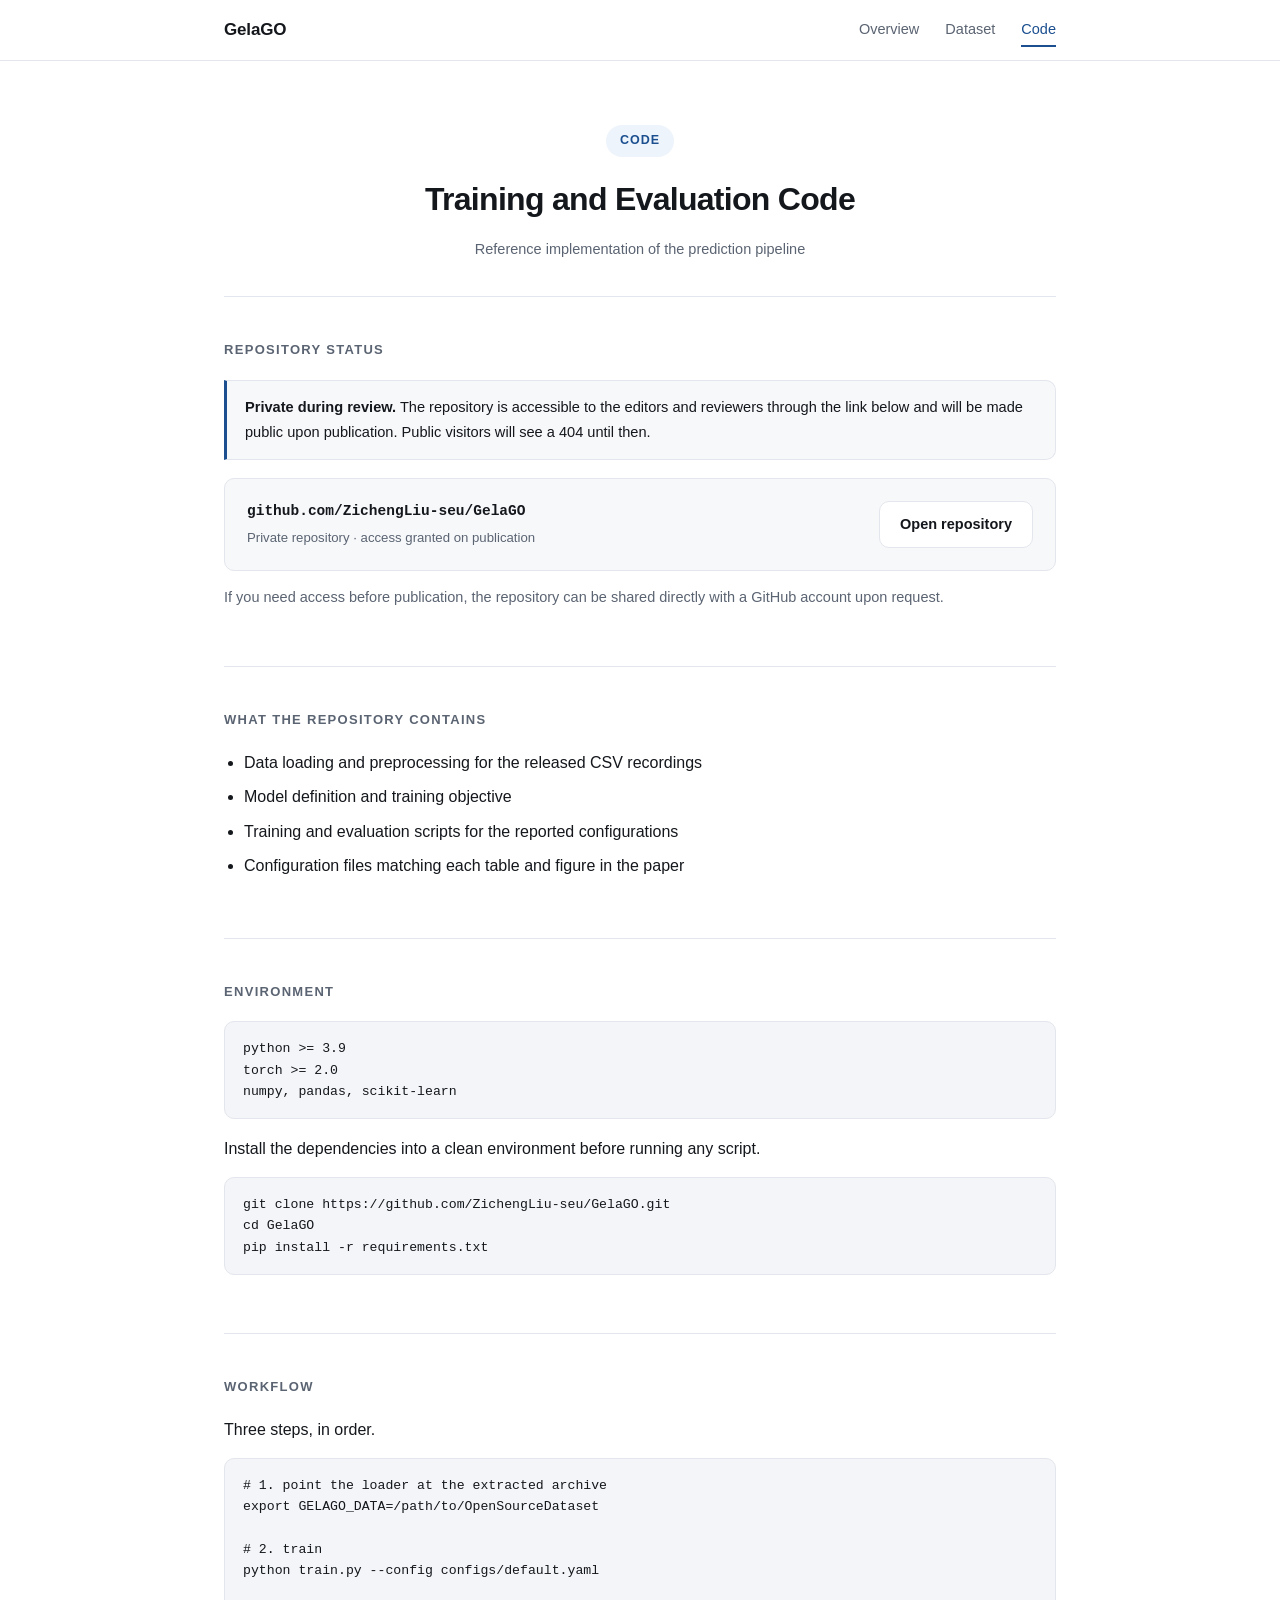
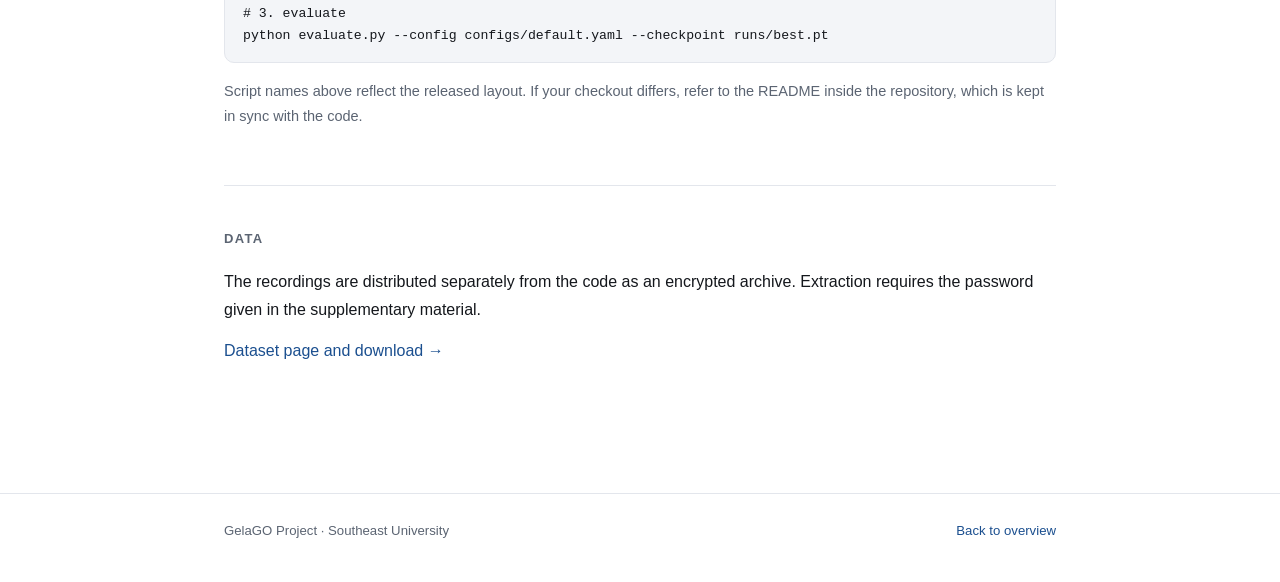
==== code.html @ 88463fdc "GelaGO project page: overview, dataset, code" ====
<!DOCTYPE html>
<html lang="en">
<head>
<meta charset="utf-8">
<meta name="viewport" content="width=device-width, initial-scale=1">
<title>Code — GelaGO</title>
<meta name="description" content="Source code for GelaGO: locomotion prediction in virtual reality from head pose and gaze signals.">
<link rel="icon" href="data:image/svg+xml,<svg xmlns='http://www.w3.org/2000/svg' viewBox='0 0 32 32'><rect width='32' height='32' rx='7' fill='%231b4f8f'/><text x='16' y='23' font-family='system-ui,sans-serif' font-size='18' font-weight='700' fill='white' text-anchor='middle'>M</text></svg>">
<link rel="stylesheet" href="assets/style.css">
</head>
<body>

<header class="nav">
  <div class="wrap nav-inner">
    <a class="brand" href="index.html">GelaGO</a>
    <nav>
      <a href="index.html">Overview</a>
      <a href="dataset.html">Dataset</a>
      <a href="code.html" class="active">Code</a>
    </nav>
  </div>
</header>

<main>
  <div class="wrap">

    <section class="hero" style="padding-bottom:34px;">
      <div class="venue">Code</div>
      <h1 style="font-size:clamp(24px,3.4vw,32px);">Training and Evaluation Code</h1>
      <p class="affil" style="margin-bottom:0;">
        Reference implementation of the prediction pipeline
      </p>
    </section>

    <section class="block">
      <h2>Repository status</h2>
      <div class="note">
        <strong>Private during review.</strong>
        The repository is accessible to the editors and reviewers through the link below and will be made
        public upon publication. Public visitors will see a 404 until then.
      </div>
      <!-- TODO: 换成真实仓库地址 -->
      <div class="dl">
        <div class="dl-info">
          <div class="dl-name">github.com/ZichengLiu-seu/GelaGO</div>
          <div class="dl-meta">Private repository &middot; access granted on publication</div>
        </div>
        <a class="btn" href="https://github.com/ZichengLiu-seu/GelaGO" target="_blank" rel="noopener">Open repository</a>
      </div>
      <p class="muted" style="font-size:14.5px;">
        If you need access before publication, the repository can be shared directly with a GitHub
        account upon request.
      </p>
    </section>

    <section class="block">
      <h2>What the repository contains</h2>
      <ul class="plain">
        <li>Data loading and preprocessing for the released CSV recordings</li>
        <li>Model definition and training objective</li>
        <li>Training and evaluation scripts for the reported configurations</li>
        <li>Configuration files matching each table and figure in the paper</li>
      </ul>
    </section>

    <section class="block">
      <h2>Environment</h2>
      <!-- TODO: 按实际依赖补全版本号 -->
      <pre><code>python >= 3.9
torch >= 2.0
numpy, pandas, scikit-learn</code></pre>
      <p>
        Install the dependencies into a clean environment before running any script.
      </p>
      <pre><code>git clone https://github.com/ZichengLiu-seu/GelaGO.git
cd GelaGO
pip install -r requirements.txt</code></pre>
    </section>

    <section class="block">
      <h2>Workflow</h2>
      <p>Three steps, in order.</p>
      <pre><code># 1. point the loader at the extracted archive
export GELAGO_DATA=/path/to/OpenSourceDataset

# 2. train
python train.py --config configs/default.yaml

# 3. evaluate
python evaluate.py --config configs/default.yaml --checkpoint runs/best.pt</code></pre>
      <!-- TODO: 命令名与参数按实际结构调整 -->
      <p class="muted" style="font-size:14.5px;">
        Script names above reflect the released layout. If your checkout differs, refer to the README
        inside the repository, which is kept in sync with the code.
      </p>
    </section>

    <section class="block">
      <h2>Data</h2>
      <p>
        The recordings are distributed separately from the code as an encrypted archive. Extraction
        requires the password given in the supplementary material.
      </p>
      <p><a href="dataset.html">Dataset page and download &rarr;</a></p>
    </section>

  </div>
</main>

<footer>
  <div class="wrap">
    <span>GelaGO Project &middot; Southeast University</span>
    <span><a href="index.html">Back to overview</a></span>
  </div>
</footer>

</body>
</html>
---- assets/style.css ----
:root {
  --bg: #ffffff;
  --bg-soft: #f7f8fa;
  --bg-code: #f3f5f8;
  --text: #14171c;
  --muted: #5b6472;
  --line: #e3e6ec;
  --accent: #1b4f8f;
  --accent-2: #2f6db5;
  --accent-soft: #eef4fb;
  --warn-bg: #fdf6e8;
  --warn-line: #f0dcae;
  --warn-text: #7a5a12;
  --radius: 10px;
  --mono: "SFMono-Regular", Consolas, "Liberation Mono", Menlo, monospace;
}

* { box-sizing: border-box; }

html { -webkit-text-size-adjust: 100%; }

body {
  margin: 0;
  background: var(--bg);
  color: var(--text);
  font-family: -apple-system, BlinkMacSystemFont, "Segoe UI", Roboto, "Helvetica Neue", Arial, "Noto Sans", sans-serif;
  font-size: 16px;
  line-height: 1.72;
  -webkit-font-smoothing: antialiased;
}

.wrap {
  max-width: 880px;
  margin: 0 auto;
  padding: 0 24px;
}

a { color: var(--accent); text-decoration: none; }
a:hover { text-decoration: underline; }

/* ---------- nav ---------- */

.nav {
  position: sticky;
  top: 0;
  z-index: 20;
  background: rgba(255, 255, 255, 0.86);
  backdrop-filter: saturate(180%) blur(12px);
  border-bottom: 1px solid var(--line);
}

.nav-inner {
  display: flex;
  align-items: center;
  justify-content: space-between;
  height: 60px;
}

.brand {
  font-weight: 700;
  font-size: 17px;
  letter-spacing: -0.01em;
  color: var(--text);
}

.brand:hover { text-decoration: none; }

.nav nav { display: flex; gap: 26px; }

.nav nav a {
  color: var(--muted);
  font-size: 14.5px;
  padding: 4px 0;
  border-bottom: 2px solid transparent;
}

.nav nav a:hover { color: var(--text); text-decoration: none; }

.nav nav a.active {
  color: var(--accent);
  border-bottom-color: var(--accent);
}

/* ---------- hero ---------- */

.hero {
  padding: 64px 0 40px;
  text-align: center;
  border-bottom: 1px solid var(--line);
}

.venue {
  display: inline-block;
  font-size: 12.5px;
  font-weight: 600;
  letter-spacing: 0.08em;
  text-transform: uppercase;
  color: var(--accent);
  background: var(--accent-soft);
  border-radius: 999px;
  padding: 5px 14px;
  margin-bottom: 22px;
}

.hero h1 {
  font-size: clamp(27px, 4.2vw, 38px);
  line-height: 1.28;
  font-weight: 650;
  letter-spacing: -0.022em;
  margin: 0 0 18px;
}

.authors {
  font-size: 16.5px;
  color: var(--text);
  margin: 0 0 6px;
}

.authors .sep { color: var(--muted); margin: 0 2px; }

.affil {
  font-size: 14.5px;
  color: var(--muted);
  margin: 0 0 28px;
}

.subtitle {
  font-size: 16.5px;
  line-height: 1.55;
  color: var(--muted);
  max-width: 620px;
  margin: 0 auto 20px;
}

.actions {
  display: flex;
  flex-wrap: wrap;
  gap: 10px;
  justify-content: center;
}

.btn {
  display: inline-flex;
  align-items: center;
  gap: 7px;
  font-size: 14.5px;
  font-weight: 550;
  padding: 10px 20px;
  border-radius: var(--radius);
  border: 1px solid var(--line);
  color: var(--text);
  background: #fff;
  transition: border-color .15s, background .15s, color .15s;
}

.btn:hover {
  text-decoration: none;
  border-color: #c6cfdb;
  background: var(--bg-soft);
}

.btn.primary {
  background: var(--accent);
  border-color: var(--accent);
  color: #fff;
}

.btn.primary:hover { background: var(--accent-2); border-color: var(--accent-2); }

/* ---------- sections ---------- */

main { padding-bottom: 72px; }

section.block { padding: 42px 0; border-bottom: 1px solid var(--line); }

section.block:last-of-type { border-bottom: none; }

h2 {
  font-size: 13px;
  font-weight: 700;
  letter-spacing: 0.1em;
  text-transform: uppercase;
  color: var(--muted);
  margin: 0 0 18px;
}

h3 {
  font-size: 16.5px;
  font-weight: 640;
  letter-spacing: -0.01em;
  margin: 30px 0 10px;
}

p { margin: 0 0 14px; }

p.lead { font-size: 16.5px; }

.muted { color: var(--muted); }

/* ---------- stats ---------- */

.stats {
  display: grid;
  grid-template-columns: repeat(4, 1fr);
  gap: 14px;
  margin: 4px 0 8px;
}

.stat {
  background: var(--bg-soft);
  border: 1px solid var(--line);
  border-radius: var(--radius);
  padding: 18px 16px;
  text-align: center;
}

.stat .num {
  display: block;
  font-size: 26px;
  font-weight: 680;
  letter-spacing: -0.02em;
  color: var(--accent);
  line-height: 1.2;
}

.stat .lbl {
  display: block;
  font-size: 12.5px;
  color: var(--muted);
  margin-top: 4px;
  line-height: 1.4;
}

/* ---------- code ---------- */

pre {
  background: var(--bg-code);
  border: 1px solid var(--line);
  border-radius: var(--radius);
  padding: 16px 18px;
  overflow-x: auto;
  font-family: var(--mono);
  font-size: 13.2px;
  line-height: 1.62;
  margin: 0 0 16px;
}

code {
  font-family: var(--mono);
  font-size: 0.9em;
  background: var(--bg-code);
  padding: 1px 5px;
  border-radius: 4px;
}

pre code { background: none; padding: 0; font-size: inherit; }

/* ---------- table ---------- */

table {
  width: 100%;
  border-collapse: collapse;
  font-size: 14.2px;
  margin: 0 0 16px;
}

th, td {
  text-align: left;
  padding: 9px 12px;
  border-bottom: 1px solid var(--line);
  vertical-align: top;
}

th {
  font-weight: 640;
  font-size: 12.5px;
  letter-spacing: 0.04em;
  text-transform: uppercase;
  color: var(--muted);
  border-bottom: 1.5px solid #d5dae2;
}

tbody tr:hover { background: #fafbfc; }

td.mono, th.mono { font-family: var(--mono); font-size: 13px; }

/* ---------- callout ---------- */

.callout {
  background: var(--warn-bg);
  border: 1px solid var(--warn-line);
  border-radius: var(--radius);
  padding: 16px 18px;
  margin: 0 0 18px;
  font-size: 14.6px;
  color: var(--warn-text);
}

.callout strong { color: #5e4409; }

.note {
  background: var(--bg-soft);
  border: 1px solid var(--line);
  border-left: 3px solid var(--accent);
  border-radius: 0 var(--radius) var(--radius) 0;
  padding: 14px 18px;
  margin: 0 0 18px;
  font-size: 14.6px;
}

/* ---------- download card ---------- */

.dl {
  display: flex;
  align-items: center;
  justify-content: space-between;
  gap: 18px;
  flex-wrap: wrap;
  background: var(--bg-soft);
  border: 1px solid var(--line);
  border-radius: var(--radius);
  padding: 20px 22px;
  margin: 0 0 14px;
}

.dl-info { min-width: 240px; }

.dl-name {
  font-family: var(--mono);
  font-size: 14.5px;
  font-weight: 600;
  margin-bottom: 3px;
}

.dl-meta { font-size: 13.2px; color: var(--muted); }

/* ---------- misc ---------- */

ul.plain { padding-left: 20px; margin: 0 0 16px; }
ul.plain li { margin-bottom: 7px; }

footer {
  border-top: 1px solid var(--line);
  padding: 26px 0 40px;
  font-size: 13.2px;
  color: var(--muted);
}

footer .wrap {
  display: flex;
  justify-content: space-between;
  gap: 16px;
  flex-wrap: wrap;
}

@media (max-width: 720px) {
  .stats { grid-template-columns: repeat(2, 1fr); }
  .hero { padding: 44px 0 32px; }
  .nav nav { gap: 18px; }
  .wrap { padding: 0 18px; }
  table { font-size: 13.4px; }
  th, td { padding: 8px 8px; }
}
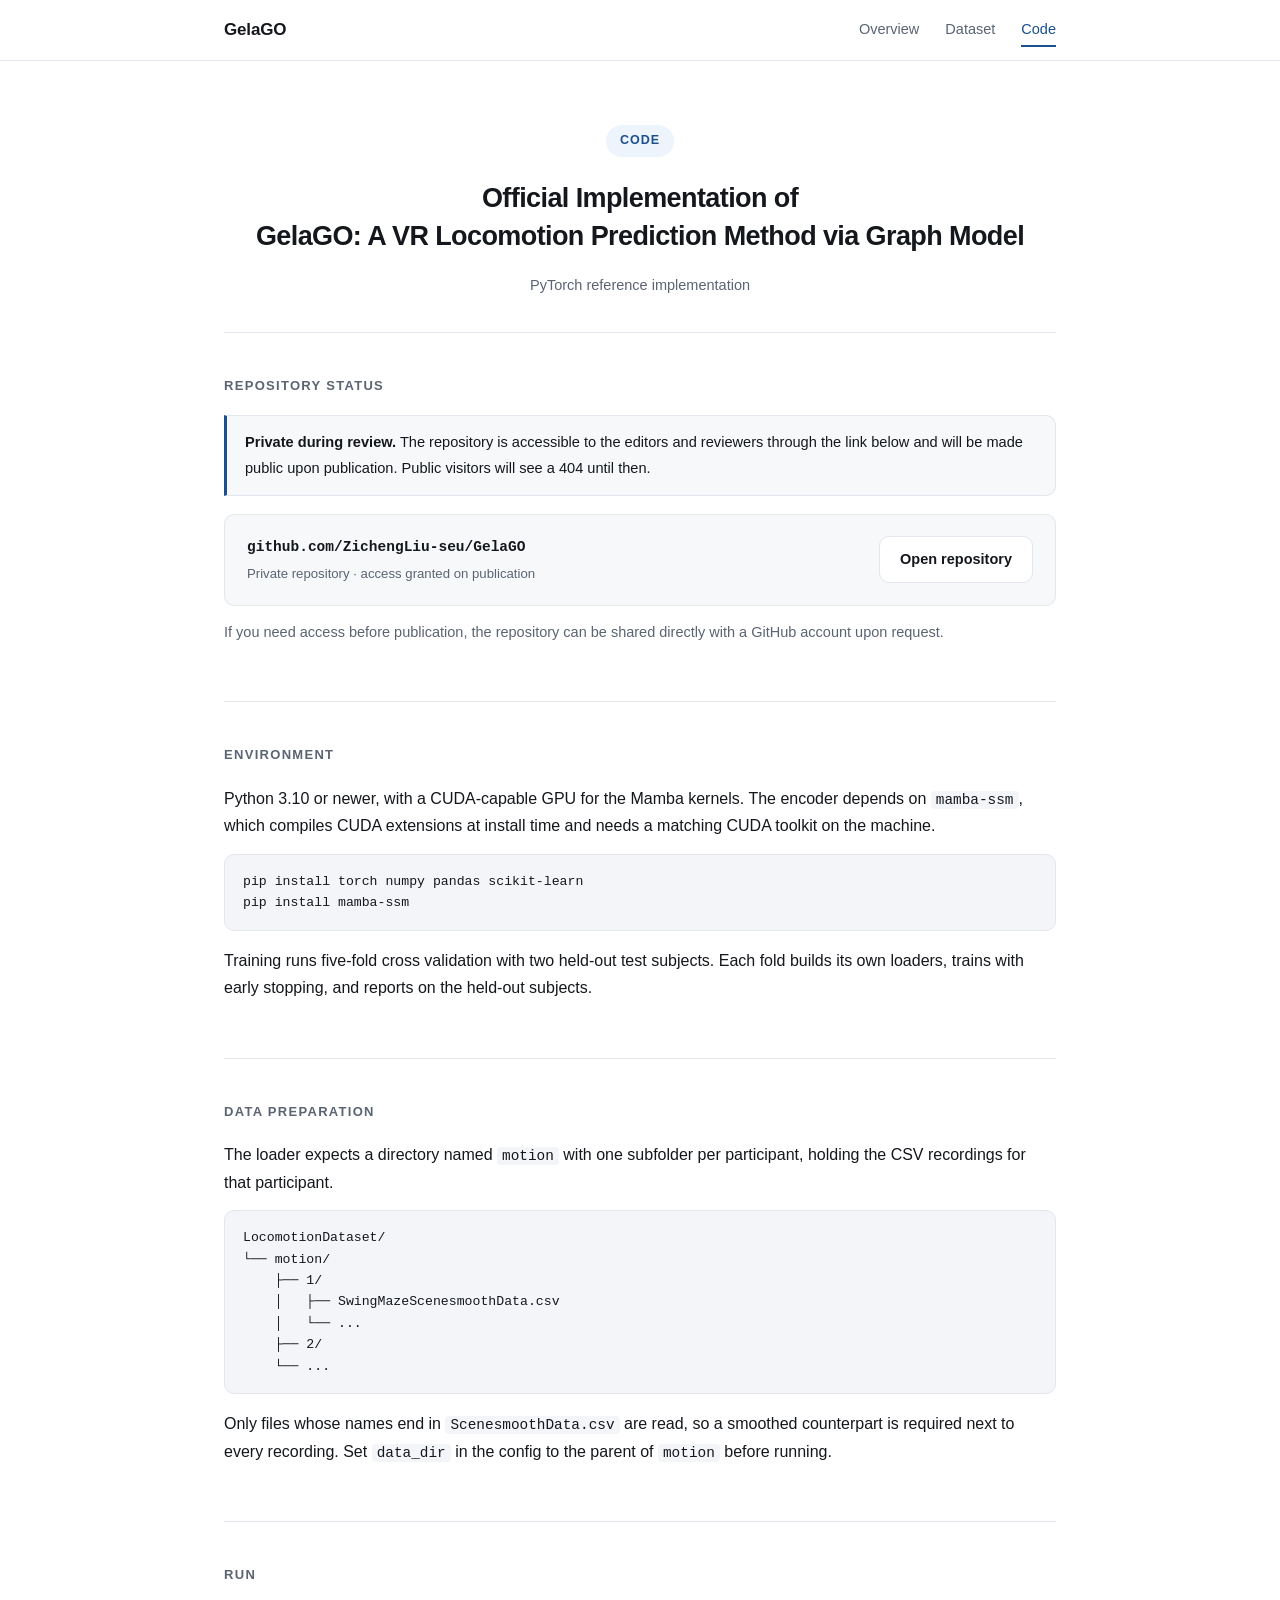
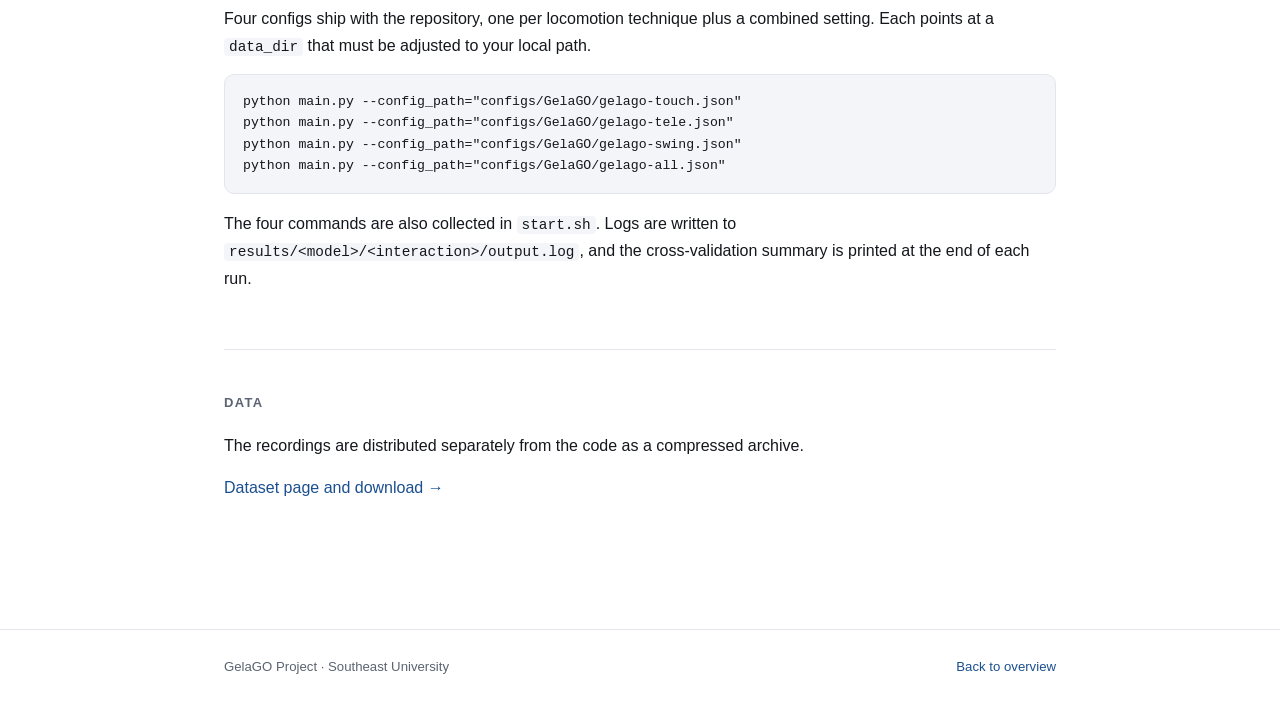
==== commit 55fa80c0: "Update authors, add scene figures, simplify download section" ====
--- a/code.html
+++ b/code.html
@@ -4,8 +4,8 @@
 <meta charset="utf-8">
 <meta name="viewport" content="width=device-width, initial-scale=1">
 <title>Code — GelaGO</title>
-<meta name="description" content="Source code for GelaGO: locomotion prediction in virtual reality from head pose and gaze signals.">
-<link rel="icon" href="data:image/svg+xml,<svg xmlns='http://www.w3.org/2000/svg' viewBox='0 0 32 32'><rect width='32' height='32' rx='7' fill='%231b4f8f'/><text x='16' y='23' font-family='system-ui,sans-serif' font-size='18' font-weight='700' fill='white' text-anchor='middle'>M</text></svg>">
+<meta name="description" content="Official implementation of GelaGO: A VR Locomotion Prediction Method via Graph Model.">
+<link rel="icon" href="data:image/svg+xml,<svg xmlns='http://www.w3.org/2000/svg' viewBox='0 0 32 32'><rect width='32' height='32' rx='7' fill='%231b4f8f'/><text x='16' y='23' font-family='system-ui,sans-serif' font-size='18' font-weight='700' fill='white' text-anchor='middle'>G</text></svg>">
 <link rel="stylesheet" href="assets/style.css">
 </head>
 <body>
@@ -26,10 +26,10 @@
 
     <section class="hero" style="padding-bottom:34px;">
       <div class="venue">Code</div>
-      <h1 style="font-size:clamp(24px,3.4vw,32px);">Training and Evaluation Code</h1>
-      <p class="affil" style="margin-bottom:0;">
-        Reference implementation of the prediction pipeline
-      </p>
+      <h1 style="font-size:clamp(20px,2.6vw,27px);line-height:1.42;">
+        Official Implementation of<br>GelaGO: A VR Locomotion Prediction Method via Graph Model
+      </h1>
+      <p class="affil" style="margin-bottom:0;">PyTorch reference implementation</p>
     </section>
 
     <section class="block">
@@ -54,52 +54,61 @@
     </section>
 
     <section class="block">
-      <h2>What the repository contains</h2>
-      <ul class="plain">
-        <li>Data loading and preprocessing for the released CSV recordings</li>
-        <li>Model definition and training objective</li>
-        <li>Training and evaluation scripts for the reported configurations</li>
-        <li>Configuration files matching each table and figure in the paper</li>
-      </ul>
+      <h2>Environment</h2>
+      <p>
+        Python 3.10 or newer, with a CUDA-capable GPU for the Mamba kernels. The encoder depends on
+        <code>mamba-ssm</code>, which compiles CUDA extensions at install time and needs a matching
+        CUDA toolkit on the machine.
+      </p>
+      <pre><code>pip install torch numpy pandas scikit-learn
+pip install mamba-ssm</code></pre>
+      <p>
+        Training runs five-fold cross validation with two held-out test subjects. Each fold builds its
+        own loaders, trains with early stopping, and reports on the held-out subjects.
+      </p>
     </section>
 
     <section class="block">
-      <h2>Environment</h2>
-      <!-- TODO: 按实际依赖补全版本号 -->
-      <pre><code>python >= 3.9
-torch >= 2.0
-numpy, pandas, scikit-learn</code></pre>
+      <h2>Data preparation</h2>
       <p>
-        Install the dependencies into a clean environment before running any script.
+        The loader expects a directory named <code>motion</code> with one subfolder per participant,
+        holding the CSV recordings for that participant.
       </p>
-      <pre><code>git clone https://github.com/ZichengLiu-seu/GelaGO.git
-cd GelaGO
-pip install -r requirements.txt</code></pre>
+      <pre><code>LocomotionDataset/
+└── motion/
+    ├── 1/
+    │   ├── SwingMazeScenesmoothData.csv
+    │   └── ...
+    ├── 2/
+    └── ...</code></pre>
+      <p>
+        Only files whose names end in <code>ScenesmoothData.csv</code> are read, so a smoothed
+        counterpart is required next to every recording. Set <code>data_dir</code> in the config to the
+        parent of <code>motion</code> before running.
+      </p>
     </section>
 
     <section class="block">
-      <h2>Workflow</h2>
-      <p>Three steps, in order.</p>
-      <pre><code># 1. point the loader at the extracted archive
-export GELAGO_DATA=/path/to/OpenSourceDataset
-
-# 2. train
-python train.py --config configs/default.yaml
-
-# 3. evaluate
-python evaluate.py --config configs/default.yaml --checkpoint runs/best.pt</code></pre>
-      <!-- TODO: 命令名与参数按实际结构调整 -->
-      <p class="muted" style="font-size:14.5px;">
-        Script names above reflect the released layout. If your checkout differs, refer to the README
-        inside the repository, which is kept in sync with the code.
+      <h2>Run</h2>
+      <p>
+        Four configs ship with the repository, one per locomotion technique plus a combined setting.
+        Each points at a <code>data_dir</code> that must be adjusted to your local path.
+      </p>
+      <pre><code>python main.py --config_path="configs/GelaGO/gelago-touch.json"
+python main.py --config_path="configs/GelaGO/gelago-tele.json"
+python main.py --config_path="configs/GelaGO/gelago-swing.json"
+python main.py --config_path="configs/GelaGO/gelago-all.json"</code></pre>
+      <p>
+        The four commands are also collected in <code>start.sh</code>. Logs are written to
+        <code>results/&lt;model&gt;/&lt;interaction&gt;/output.log</code>, and the cross-validation summary is
+        printed at the end of each run.
       </p>
     </section>
 
     <section class="block">
       <h2>Data</h2>
       <p>
-        The recordings are distributed separately from the code as an encrypted archive. Extraction
-        requires the password given in the supplementary material.
+        The recordings are distributed separately from the code as a compressed archive.
       </p>
       <p><a href="dataset.html">Dataset page and download &rarr;</a></p>
     </section>
--- a/assets/style.css
+++ b/assets/style.css
@@ -118,6 +118,17 @@
 
 .authors .sep { color: var(--muted); margin: 0 2px; }
 
+.authors a {
+  color: var(--text);
+  border-bottom: 1px dotted #b8c2d0;
+}
+
+.authors a:hover {
+  color: var(--accent);
+  border-bottom-color: var(--accent);
+  text-decoration: none;
+}
+
 .affil {
   font-size: 14.5px;
   color: var(--muted);
@@ -334,6 +345,43 @@
 
 .dl-meta { font-size: 13.2px; color: var(--muted); }
 
+/* ---------- scene grid ---------- */
+
+.scenes {
+  display: grid;
+  grid-template-columns: repeat(3, 1fr);
+  gap: 12px;
+  max-width: 720px;
+  margin: 20px 0 6px;
+}
+
+.scene { margin: 0; }
+
+.scene img {
+  display: block;
+  width: 100%;
+  aspect-ratio: 16 / 9;
+  object-fit: cover;
+  border: 1px solid var(--line);
+  border-radius: 8px;
+  background: var(--bg-soft);
+}
+
+.scene figcaption {
+  font-size: 13.2px;
+  line-height: 1.55;
+  color: var(--muted);
+  margin-top: 9px;
+}
+
+.scene figcaption strong {
+  display: block;
+  font-size: 14px;
+  font-weight: 640;
+  color: var(--text);
+  margin-bottom: 2px;
+}
+
 /* ---------- misc ---------- */
 
 ul.plain { padding-left: 20px; margin: 0 0 16px; }
@@ -355,6 +403,7 @@
 
 @media (max-width: 720px) {
   .stats { grid-template-columns: repeat(2, 1fr); }
+  .scenes { grid-template-columns: 1fr; }
   .hero { padding: 44px 0 32px; }
   .nav nav { gap: 18px; }
   .wrap { padding: 0 18px; }
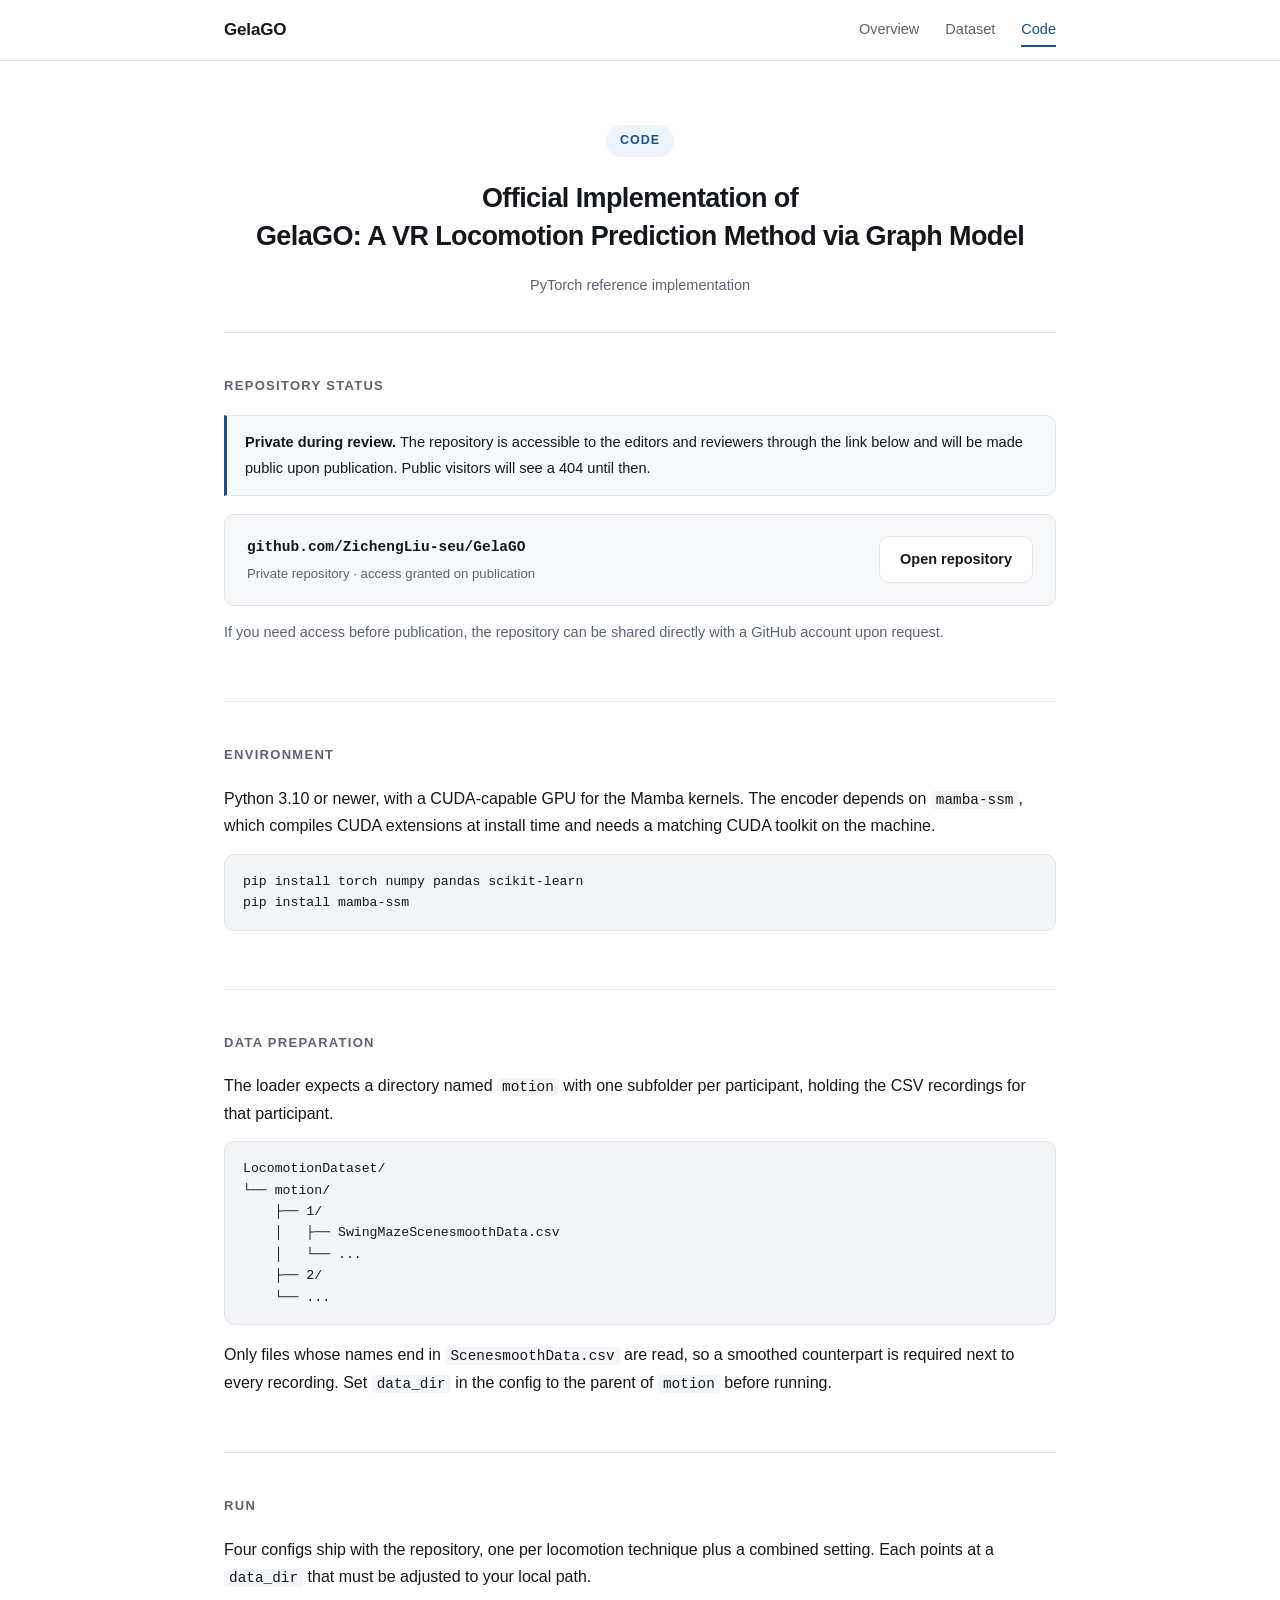
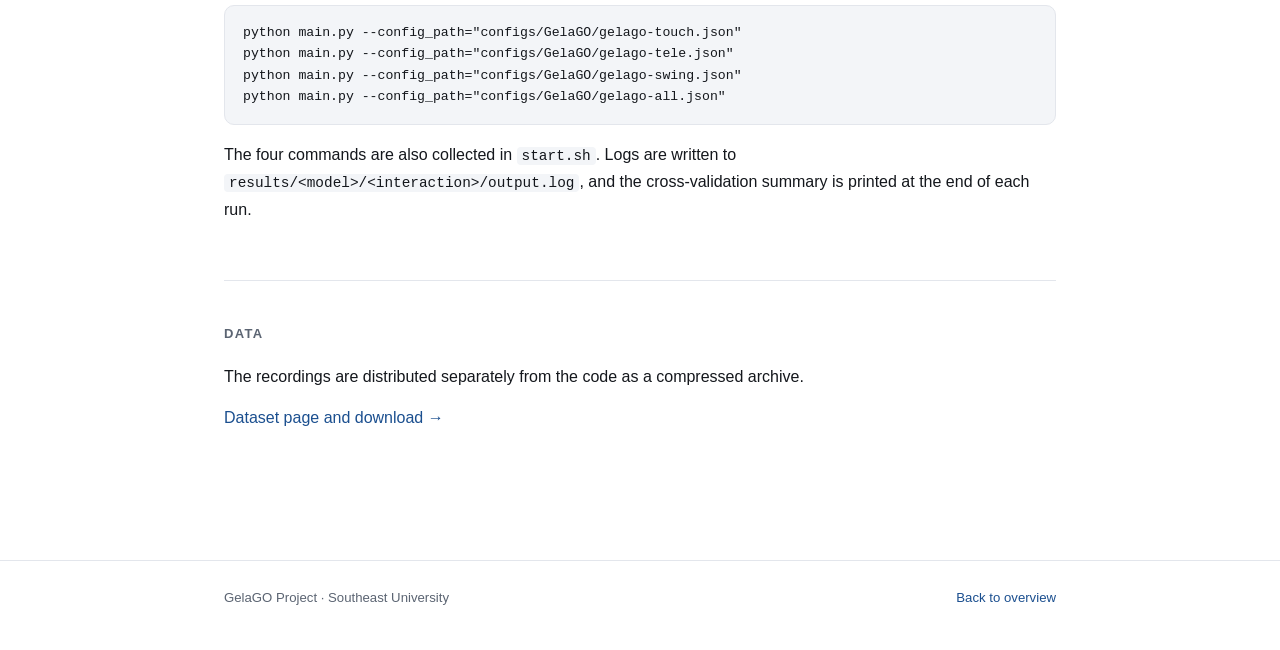
==== commit 459c170c: "Drop training protocol sentence; correct acclimation duration and trim filter note" ====
--- a/code.html
+++ b/code.html
@@ -62,10 +62,6 @@
       </p>
       <pre><code>pip install torch numpy pandas scikit-learn
 pip install mamba-ssm</code></pre>
-      <p>
-        Training runs five-fold cross validation with two held-out test subjects. Each fold builds its
-        own loaders, trains with early stopping, and reports on the held-out subjects.
-      </p>
     </section>
 
     <section class="block">
